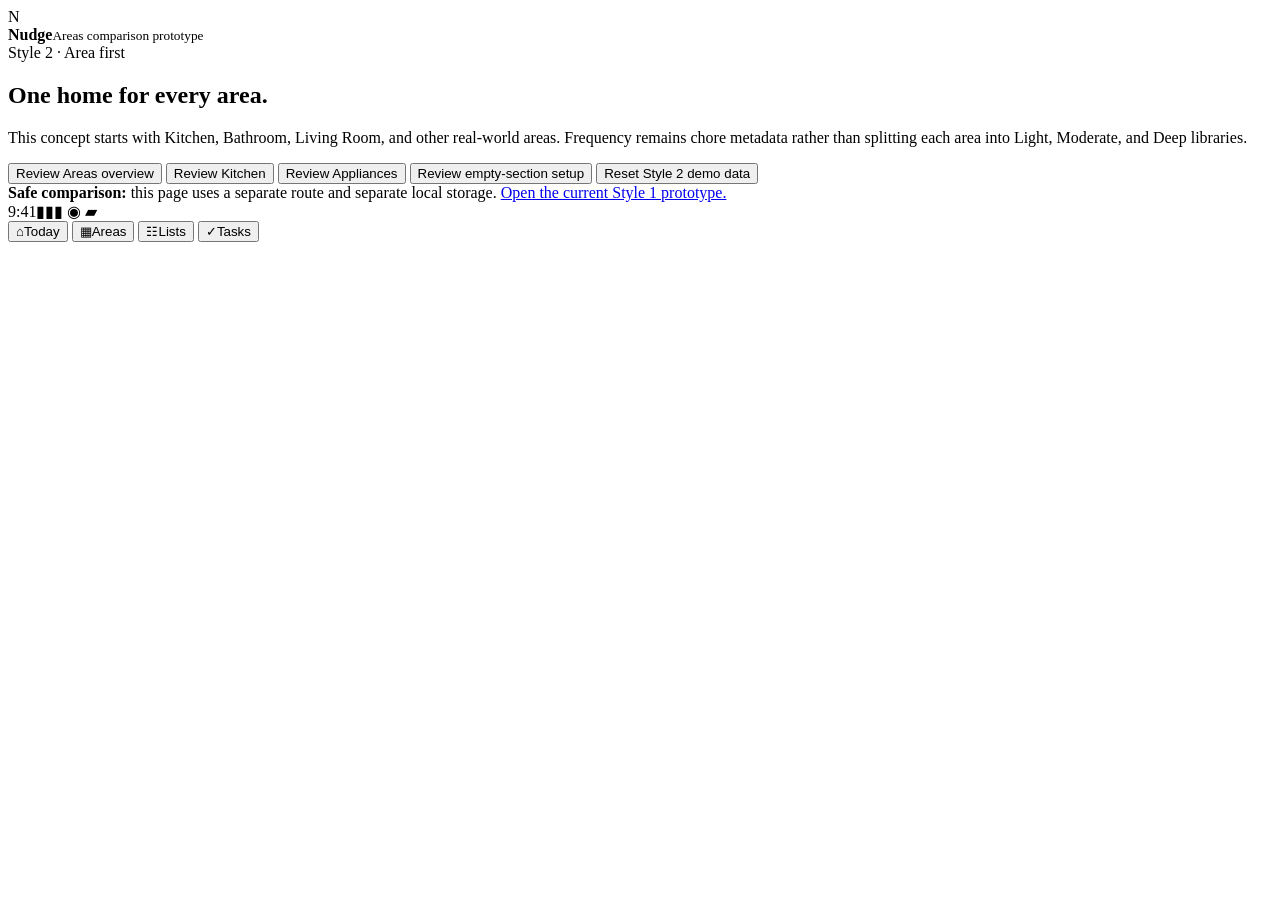
==== mockups/areas-style-2/index.html @ f6760191 "Add standalone Areas Style 2 prototype" ====
<!doctype html>

<html lang="en">
<head>
<meta charset="utf-8"/>
<meta content="width=device-width, initial-scale=1, viewport-fit=cover" name="viewport"/>
<meta content="#303840" name="theme-color"/>
<meta content="Nudge Areas Style 2 — an area-first interactive product concept." name="description"/>
<title>Nudge — Areas Style 2</title>
<link href="https://fonts.googleapis.com" rel="preconnect"/>
<link crossorigin="" href="https://fonts.gstatic.com" rel="preconnect"/>
<link href="https://fonts.googleapis.com/css2?family=Fraunces:opsz,wght@9..144,500;9..144,600&amp;family=Inter:wght@400;500;600;700&amp;family=JetBrains+Mono:wght@500;600&amp;display=swap" rel="stylesheet"/>
<link href="styles.css" rel="stylesheet"/>
</head>
<body>
<div class="prototype-shell">
<aside class="review-panel">
<div class="brand-lockup"><span class="brand-mark">N</span><div><strong>Nudge</strong><small>Areas comparison prototype</small></div></div>
<div class="style-badge">Style 2 · Area first</div>
<h1>One home for every area.</h1>
<p>This concept starts with Kitchen, Bathroom, Living Room, and other real-world areas. Frequency remains chore metadata rather than splitting each area into Light, Moderate, and Deep libraries.</p>
<div class="review-actions">
<button class="review-button primary" data-review-route="areas">Review Areas overview</button>
<button class="review-button" data-review-route="area/house-kitchen">Review Kitchen</button>
<button class="review-button" data-review-route="section/house-kitchen/appliances">Review Appliances</button>
<button class="review-button" data-review-route="section/house-bedroom/bed-surfaces">Review empty-section setup</button>
<button class="review-button subtle" data-action="reset-demo">Reset Style 2 demo data</button>
</div>
<div class="comparison-note"><strong>Safe comparison:</strong> this page uses a separate route and separate local storage. <a href="../../mockups/prototype/">Open the current Style 1 prototype.</a></div>
</aside>
<main aria-label="Nudge Areas Style 2 mobile prototype" class="device">
<div class="status-bar"><span id="status-time">9:41</span><span class="status-icons">▮▮▮ ◉ ▰</span></div>
<div class="app">
<section aria-live="polite" class="screen" id="screen"></section>
<nav aria-label="Primary navigation" class="bottom-nav">
<button class="nav-item" data-nav="today"><span>⌂</span>Today</button>
<button class="nav-item active" data-nav="areas"><span>▦</span>Areas</button>
<button class="nav-item" data-nav="lists"><span>☷</span>Lists</button>
<button class="nav-item" data-nav="tasks"><span>✓</span>Tasks</button>
</nav>
<div id="overlay-root"></div>
<div id="toast-root"></div>
</div>
</main>
</div>
<script src="app.js"></script>
</body>
</html>
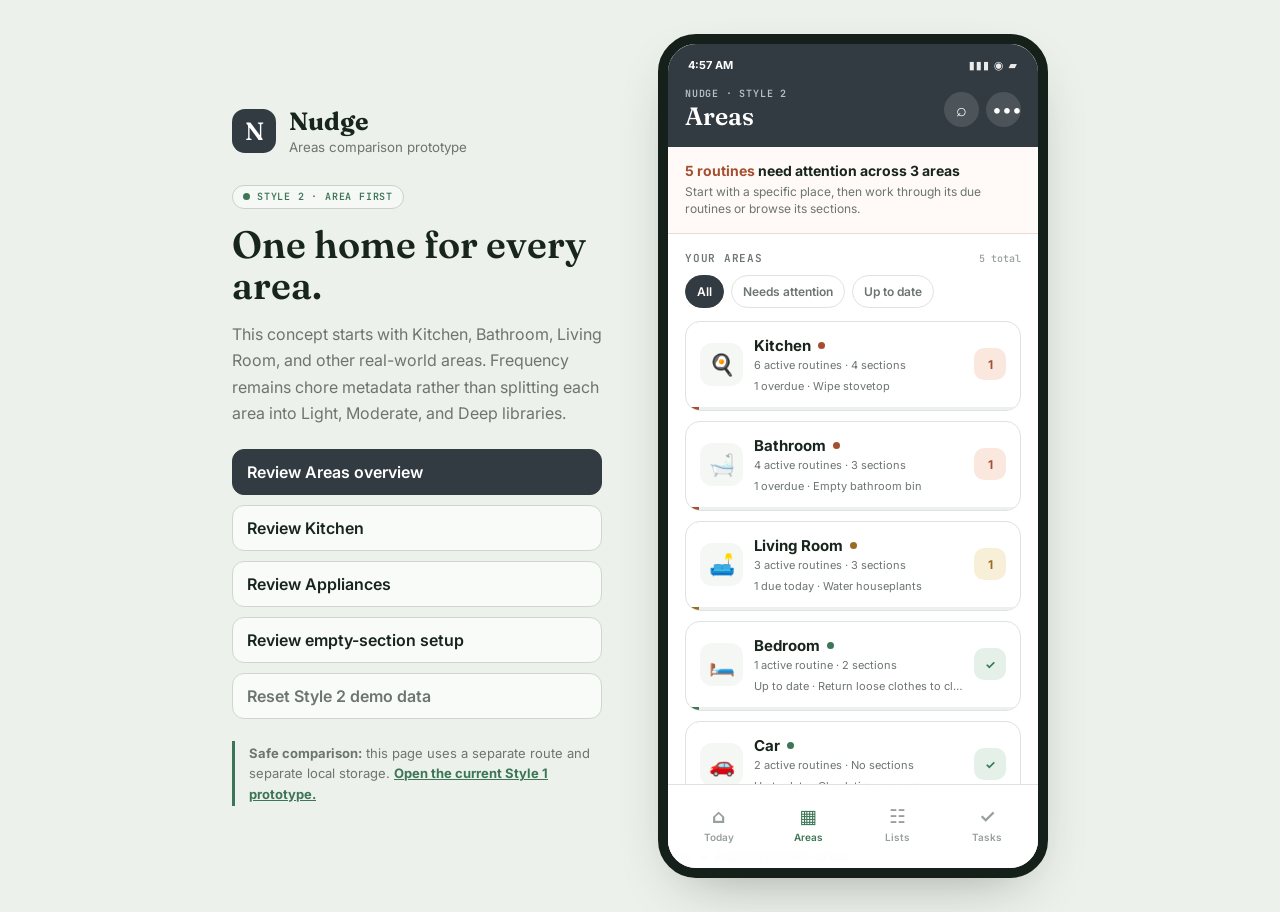
==== commit 69c6be3a: "Wire Style 2 split prototype scripts" ====
--- a/mockups/areas-style-2/index.html
+++ b/mockups/areas-style-2/index.html
@@ -1,5 +1,4 @@
 <!doctype html>
-
 <html lang="en">
 <head>
 <meta charset="utf-8"/>
@@ -43,6 +42,9 @@
 </div>
 </main>
 </div>
-<script src="app.js"></script>
+<script src="core.js"></script>
+<script src="views.js"></script>
+<script src="sheets.js"></script>
+<script src="actions.js"></script>
 </body>
 </html>
--- a/mockups/areas-style-2/styles.css
+++ b/mockups/areas-style-2/styles.css
@@ -0,0 +1 @@
+:root{--ink:#18251d;--muted:#6d7570;--muted-2:#98a09b;--line:#dde3de;--paper:#fff;--canvas:#edf1eb;--soft:#f5f7f4;--slate:#333b42;--slate-2:#424b53;--green:#3d7657;--green-soft:#e5f0e8;--amber:#9a6c23;--amber-soft:#f8efd9;--red:#a44f31;--red-soft:#fae8df;--blue:#39748a;--blue-soft:#e2eff3;--shadow:0 22px 60px -28px rgba(24,37,29,.45);--safe-bottom:max(14px,env(safe-area-inset-bottom))}*{box-sizing:border-box}html,body{margin:0;min-height:100%}button,input,select{font:inherit}button{color:inherit}body{background:var(--canvas);color:var(--ink);font-family:Inter,system-ui,sans-serif;overscroll-behavior:none}.prototype-shell{min-height:100vh;display:grid;grid-template-columns:minmax(260px,370px) 390px;justify-content:center;align-items:center;gap:56px;padding:34px}.review-panel{max-width:370px}.brand-lockup{display:flex;align-items:center;gap:13px;margin-bottom:28px}.brand-mark{display:grid;place-items:center;width:44px;height:44px;border-radius:13px;background:var(--slate);color:#fff;font-family:Fraunces,serif;font-size:25px;font-weight:600}.brand-lockup strong{display:block;font-family:Fraunces,serif;font-size:25px}.brand-lockup small{color:var(--muted)}.style-badge{display:inline-flex;align-items:center;gap:7px;margin-bottom:15px;border:1px solid #c7d2c9;border-radius:999px;padding:6px 10px;font:600 10px/1 JetBrains Mono,monospace;letter-spacing:.08em;text-transform:uppercase;background:rgba(255,255,255,.55);color:var(--green)}.style-badge:before{content:"";width:7px;height:7px;border-radius:50%;background:var(--green)}.review-panel h1{font:600 38px/1.08 Fraunces,serif;margin:0 0 15px}.review-panel>p{color:var(--muted);line-height:1.65;margin:0 0 23px}.review-actions{display:grid;gap:10px}.review-button{width:100%;border:1px solid #cfd7d0;background:rgba(255,255,255,.7);border-radius:12px;padding:12px 14px;text-align:left;cursor:pointer;font-weight:600}.review-button:hover{background:#fff}.review-button.primary{background:var(--slate);color:#fff;border-color:var(--slate)}.review-button.subtle{color:var(--muted)}.comparison-note{margin-top:22px;border-left:3px solid var(--green);padding:2px 0 2px 14px;color:var(--muted);font-size:13px;line-height:1.55}.comparison-note a{color:var(--green);font-weight:700}.device{width:390px;height:min(844px,calc(100vh - 36px));min-height:680px;border:10px solid #16201a;border-radius:38px;background:var(--paper);box-shadow:var(--shadow);overflow:hidden;position:relative}.status-bar{height:34px;padding:8px 20px 0;background:var(--slate);color:#fff;display:flex;justify-content:space-between;align-items:center;font-size:11px;font-weight:700}.status-icons{letter-spacing:1px;opacity:.9}.app{height:calc(100% - 34px);display:flex;flex-direction:column;position:relative}.screen{flex:1;min-height:0;overflow:auto;background:var(--paper);padding-bottom:92px;scrollbar-width:none}.screen::-webkit-scrollbar{display:none}.topbar{background:var(--slate);color:#fff;padding:10px 17px 17px;display:flex;gap:12px;align-items:center;position:sticky;top:0;z-index:5}.topbar-copy{flex:1;min-width:0}.eyebrow{margin:0 0 3px;color:#b8c0c5;font:600 10px/1.2 JetBrains Mono,monospace;text-transform:uppercase;letter-spacing:.08em}.topbar h1{margin:0;font:600 25px/1.08 Fraunces,serif;overflow:hidden;text-overflow:ellipsis;white-space:nowrap}.icon-button{width:35px;height:35px;border:0;border-radius:50%;cursor:pointer;background:rgba(255,255,255,.12);color:#fff;display:grid;place-items:center;font-size:18px}.icon-button:hover{background:rgba(255,255,255,.2)}.topbar-actions{display:flex;gap:7px}.summary-banner{padding:15px 17px;background:#fffaf7;border-bottom:1px solid #eadbd3}.summary-banner strong{display:block;font-size:14px;margin-bottom:4px}.summary-banner p{margin:0;color:var(--muted);font-size:12px;line-height:1.45}.summary-banner .urgent{color:var(--red)}.section-block{padding:18px 17px 0}.section-heading{display:flex;align-items:baseline;justify-content:space-between;margin-bottom:10px}.section-heading h2{margin:0;font:600 11px/1.2 JetBrains Mono,monospace;letter-spacing:.07em;text-transform:uppercase;color:var(--muted)}.section-heading span{color:var(--muted-2);font:500 10px/1 JetBrains Mono,monospace}.filter-row{display:flex;gap:7px;overflow-x:auto;padding:0 17px 13px;scrollbar-width:none}.filter-row::-webkit-scrollbar{display:none}.filter-chip{flex:0 0 auto;border:1px solid var(--line);border-radius:999px;background:#fff;padding:8px 11px;color:var(--muted);font-size:12px;font-weight:600;cursor:pointer}.filter-chip.active{background:var(--slate);border-color:var(--slate);color:#fff}.area-list{display:grid;gap:10px}.area-card{border:1px solid var(--line);border-radius:15px;background:#fff;overflow:hidden}.area-card-main{width:100%;border:0;background:transparent;display:grid;grid-template-columns:43px minmax(0,1fr) auto;gap:11px;align-items:center;padding:14px;text-align:left;cursor:pointer}.area-card-main:hover{background:var(--soft)}.area-icon{width:43px;height:43px;display:grid;place-items:center;border-radius:12px;background:var(--soft);font-size:21px}.area-copy{min-width:0}.area-title-line{display:flex;align-items:center;gap:7px;margin-bottom:3px}.area-title-line strong{font-size:15px}.status-dot{width:7px;height:7px;border-radius:50%;background:var(--green)}.status-dot.due{background:var(--amber)}.status-dot.overdue{background:var(--red)}.area-copy small,.area-copy em{display:block;overflow:hidden;text-overflow:ellipsis;white-space:nowrap}.area-copy small{color:var(--muted);font-size:11px;margin-bottom:7px}.area-copy em{color:var(--muted);font-style:normal;font-size:11px}.area-count{min-width:32px;height:32px;padding:0 7px;border-radius:10px;display:grid;place-items:center;background:var(--green-soft);color:var(--green);font-weight:700;font-size:12px}.area-count.due{background:var(--amber-soft);color:var(--amber)}.area-count.overdue{background:var(--red-soft);color:var(--red)}.progress-track{height:3px;background:#edf0ed}.progress-fill{display:block;height:100%;background:var(--green)}.progress-fill.attention{background:var(--amber)}.progress-fill.overdue{background:var(--red)}.inline-add{width:100%;margin-top:10px;border:1px dashed #bdc8c0;border-radius:14px;background:var(--soft);padding:13px;cursor:pointer;color:var(--green);font-weight:700;text-align:left}.metrics{display:grid;grid-template-columns:repeat(3,1fr);gap:8px;padding:15px 17px 0}.metric{border:1px solid var(--line);border-radius:12px;padding:11px;background:#fff}.metric strong{display:block;font:600 19px/1 Fraunces,serif;margin-bottom:5px}.metric small{color:var(--muted);font-size:10px}.metric.attention strong{color:var(--red)}.routine-list{border:1px solid var(--line);border-radius:14px;overflow:hidden;background:#fff}.routine-row{min-height:60px;display:grid;grid-template-columns:31px minmax(0,1fr) auto;gap:10px;align-items:center;padding:10px 12px;border-bottom:1px solid var(--line)}.routine-row:last-child{border-bottom:0}.routine-row.completed{opacity:.58}.routine-row.completed .routine-copy strong{text-decoration:line-through}.check-button{width:25px;height:25px;border:2px solid #c5cec7;background:#fff;border-radius:8px;cursor:pointer;font-size:0;position:relative}.check-button:hover{border-color:var(--green)}.check-button.checked{border-color:var(--green);background:var(--green)}.check-button.checked:after{content:"✓";color:#fff;position:absolute;inset:0;display:grid;place-items:center;font-size:14px;font-weight:700}.routine-open{border:0;background:transparent;padding:0;text-align:left;min-width:0;cursor:pointer}.routine-copy strong{display:block;font-size:13px;overflow:hidden;text-overflow:ellipsis;white-space:nowrap}.routine-copy small{display:block;color:var(--muted);font-size:10.5px;margin-top:4px;overflow:hidden;text-overflow:ellipsis;white-space:nowrap}.due-label{border-radius:7px;padding:5px 7px;background:var(--soft);color:var(--muted);font:600 9.5px/1 JetBrains Mono,monospace;text-transform:uppercase;white-space:nowrap}.due-label.today{background:var(--amber-soft);color:var(--amber)}.due-label.overdue{background:var(--red-soft);color:var(--red)}.due-label.as-needed{background:var(--blue-soft);color:var(--blue)}.section-card{width:100%;border:1px solid var(--line);border-radius:14px;background:#fff;display:grid;grid-template-columns:40px minmax(0,1fr) auto;gap:11px;align-items:center;padding:12px;margin-bottom:9px;text-align:left;cursor:pointer}.section-card:hover{background:var(--soft)}.section-icon{width:40px;height:40px;border-radius:11px;background:var(--soft);display:grid;place-items:center;font-size:18px}.section-card strong{display:block;font-size:13px}.section-card small{display:block;color:var(--muted);font-size:10.5px;margin-top:4px}.section-card.empty strong,.section-card.empty small{color:var(--muted-2)}.chevron{color:#b8c0bb;font-size:19px}.empty-state{border:1px dashed #c7d0c9;border-radius:15px;background:var(--soft);text-align:center;padding:28px 18px}.empty-state-icon{width:46px;height:46px;margin:0 auto 10px;display:grid;place-items:center;border-radius:14px;background:#fff;font-size:21px}.empty-state h3{margin:0 0 7px;font:600 18px/1.2 Fraunces,serif}.empty-state p{margin:0 auto 14px;max-width:240px;color:var(--muted);font-size:12px;line-height:1.45}.button{border:1px solid var(--line);border-radius:11px;background:#fff;padding:11px 13px;font-weight:700;font-size:12px;cursor:pointer}.button.primary{background:var(--slate);border-color:var(--slate);color:#fff}.button.ghost{background:var(--soft)}.button.danger{color:var(--red)}.button.block{width:100%}.bottom-nav{position:absolute;left:0;right:0;bottom:0;z-index:7;height:calc(70px + var(--safe-bottom));padding:8px 6px var(--safe-bottom);border-top:1px solid var(--line);background:rgba(255,255,255,.96);backdrop-filter:blur(15px);display:grid;grid-template-columns:repeat(4,1fr)}.nav-item{border:0;background:transparent;color:var(--muted-2);font-size:10px;font-weight:600;cursor:pointer}.nav-item span{display:block;font-size:19px;margin-bottom:3px}.nav-item.active{color:var(--green)}.sheet-backdrop{position:absolute;inset:0;z-index:20;display:flex;align-items:flex-end;background:rgba(13,22,16,.34);padding-top:40px}.sheet{width:100%;max-height:92%;overflow:auto;border-radius:22px 22px 0 0;background:#fff;padding:9px 17px calc(18px + var(--safe-bottom));box-shadow:0 -18px 50px -24px rgba(0,0,0,.4)}.sheet-handle{width:39px;height:4px;border-radius:10px;background:#d5dcd6;margin:0 auto 15px}.sheet-header{display:flex;justify-content:space-between;gap:13px;align-items:flex-start;margin-bottom:16px}.sheet-header h2{margin:2px 0 0;font:600 22px/1.12 Fraunces,serif}.sheet-header .icon-button{background:var(--soft);color:var(--muted)}.field{margin-bottom:14px}.field label{display:block;margin-bottom:7px;color:var(--muted);font:600 10px/1.2 JetBrains Mono,monospace;text-transform:uppercase;letter-spacing:.06em}.input{width:100%;min-height:45px;border:1px solid var(--line);border-radius:11px;background:#fff;padding:11px 12px;color:var(--ink)}.input:focus{outline:2px solid #b9d1c0;border-color:var(--green)}.form-row{display:grid;grid-template-columns:1fr 1fr;gap:9px}.form-actions{display:grid;grid-template-columns:1fr 1.25fr;gap:9px;margin-top:18px}.toggle-line{display:flex;align-items:center;justify-content:space-between;gap:12px;border:1px solid var(--line);border-radius:11px;padding:11px 12px;margin-bottom:10px}.toggle-line strong{display:block;font-size:12px}.toggle-line small{display:block;color:var(--muted);font-size:10px;margin-top:3px}.toggle-line input{width:19px;height:19px;accent-color:var(--green)}details.more{border-top:1px solid var(--line);padding-top:12px;margin-top:4px}details.more summary{cursor:pointer;color:var(--green);font-weight:700;font-size:12px;margin-bottom:13px}.grade-options{display:grid;grid-template-columns:repeat(3,1fr);gap:8px;margin:16px 0}.grade-option{border:1px solid var(--line);border-radius:12px;background:#fff;padding:13px 6px;cursor:pointer;text-align:center}.grade-option strong{display:block;font-size:12px}.grade-option small{display:block;color:var(--muted);font-size:9.5px;margin-top:4px}.grade-option.selected{border-color:var(--green);background:var(--green-soft);color:var(--green)}.toast{position:absolute;z-index:30;left:15px;right:15px;bottom:calc(78px + var(--safe-bottom));border-radius:12px;background:#202824;color:#fff;padding:12px 13px;display:flex;align-items:center;justify-content:space-between;gap:12px;font-size:12px;box-shadow:0 12px 30px -14px rgba(0,0,0,.7)}.toast button{border:0;background:transparent;color:#b9e0c6;font-weight:800;cursor:pointer}.detail-hero{padding:18px 17px 2px}.detail-hero h2{margin:0 0 6px;font:600 26px/1.14 Fraunces,serif}.detail-hero p{margin:0;color:var(--muted);font-size:12px;line-height:1.5}.detail-meta{display:flex;gap:7px;flex-wrap:wrap;padding:14px 17px 0}.meta-chip{border-radius:999px;background:var(--soft);padding:7px 9px;color:var(--muted);font-size:10px;font-weight:600}.detail-actions{display:grid;grid-template-columns:1fr 1fr;gap:9px;padding:17px}@media(max-width:850px){body{background:#fff}.prototype-shell{min-height:100dvh;display:block;padding:0}.review-panel{display:none}.device{width:100%;height:100dvh;min-height:100dvh;border:0;border-radius:0;box-shadow:none}}
